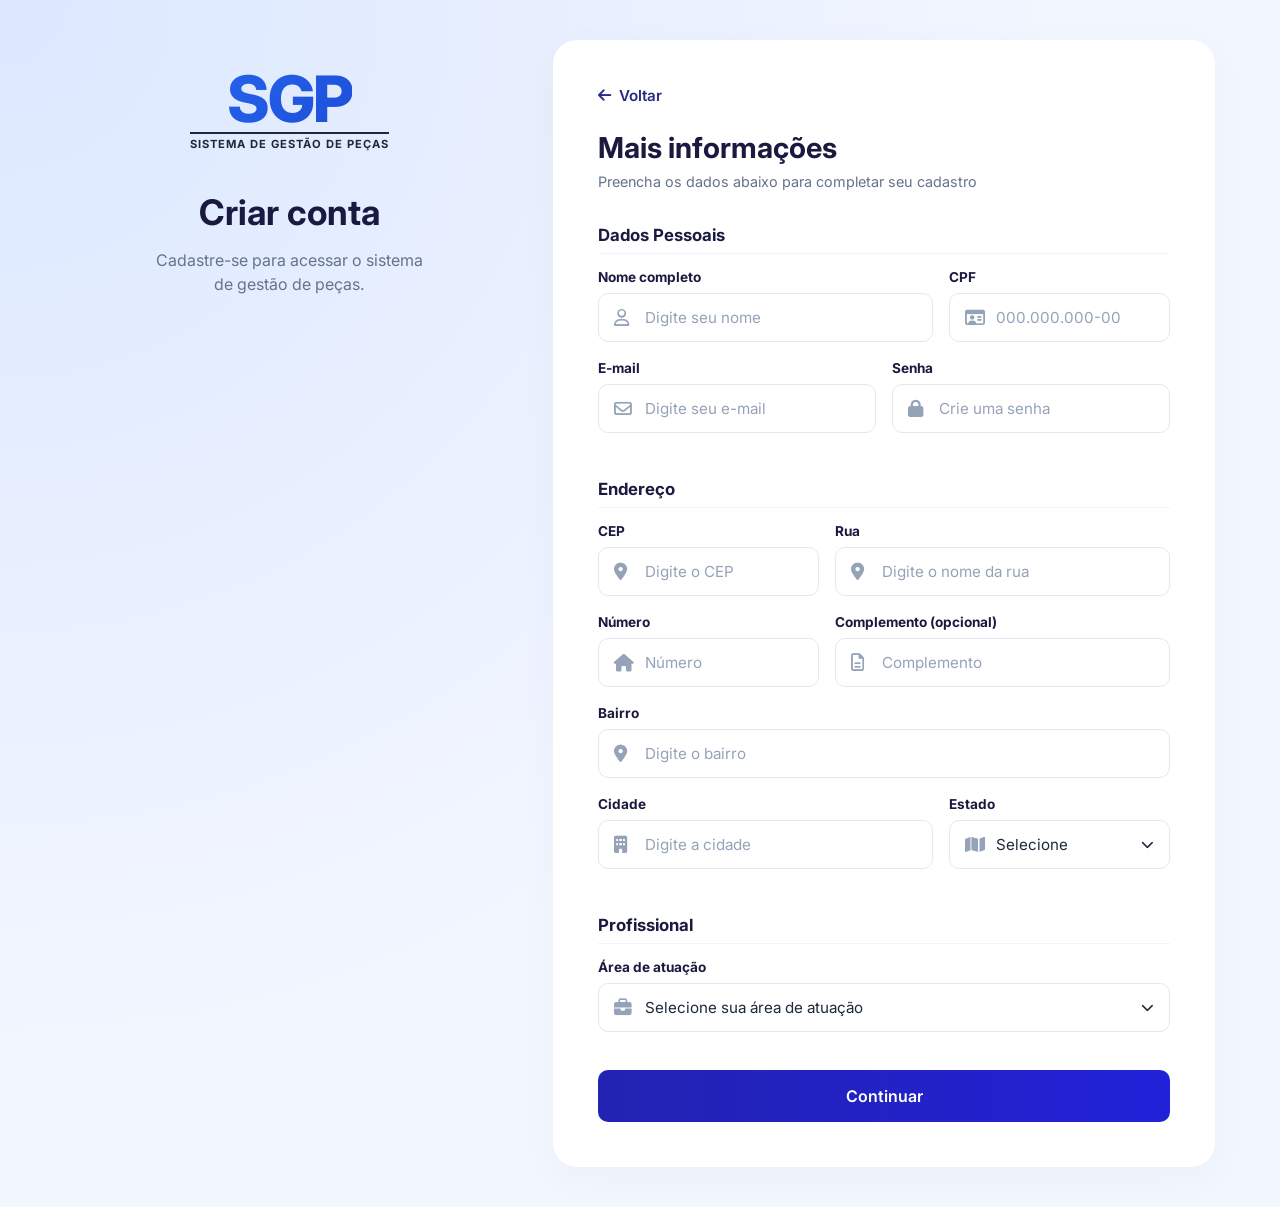
==== src/main/resources/static/cadastrarUsuario.html @ c6be4300 "comiite" ====
<!DOCTYPE html>
<html lang="pt-BR">
<head>
    <meta charset="UTF-8">
    <meta name="viewport" content="width=device-width, initial-scale=1.0">
    <title>SGP - Criar Conta</title>
    <!-- Google Fonts (Inter) -->
    <link rel="preconnect" href="https://fonts.googleapis.com">
    <link rel="preconnect" href="https://fonts.gstatic.com" crossorigin>
    <link href="https://fonts.googleapis.com/css2?family=Inter:wght@400;500;600;700&display=swap" rel="stylesheet">
    <!-- Font Awesome para os Ícones -->
    <link rel="stylesheet" href="https://cdnjs.cloudflare.com/ajax/libs/font-awesome/6.4.0/css/all.min.css">
    <link rel="stylesheet" href="css/cadastrarUsuario.css">
  <script type="text/javascript" src="js/usuario.js"></script>
</head>
<body>

 
    <div class="container">
        
        <!-- Lado Esquerdo: Banner/Logo -->
        <div class="sidebar">
            <div class="logo-container">
                <div class="logo-placeholder">
                    <span class="logo-text-bg">SGP</span>
                </div>
                <p class="logo-subtext">SISTEMA DE GESTÃO DE PEÇAS</p>
            </div>
            <h1 class="sidebar-title">Criar conta</h1>
            <p class="sidebar-desc">Cadastre-se para acessar o sistema de gestão de peças.</p>
        </div>

        <!-- Lado Direito: Formulário -->
        <div class="form-container">
            <a href="#" class="back-link">
                <i class="fa-solid fa-arrow-left"></i> Voltar
            </a>

            <h2 class="form-title">Mais informações</h2>
            <p class="form-subtitle">Preencha os dados abaixo para completar seu cadastro</p>

          <form id="formUsuario">
                <!-- SEÇÃO: Dados Pessoais -->
                <span class="section-title">Dados Pessoais</span>
                
                <!-- Linha: Nome e CPF -->
                <div class="form-row">
                    <div class="form-group size-60">
                        <label for="nome">Nome completo</label>
                        <div class="input-icon-wrapper">
                            <i class="fa-regular fa-user input-icon"></i>
                            <input type="text" id="nome" placeholder="Digite seu nome">
                        </div>
                    </div>
                    <div class="form-group size-40">
                        <label for="cpf">CPF</label>
                        <div class="input-icon-wrapper">
                            <i class="fa-regular fa-id-card input-icon"></i>
                            <input type="text" id="cpf" placeholder="000.000.000-00">
                        </div>
                    </div>
                </div>

                <!-- Linha: E-mail e Senha -->
                <div class="form-row margin-bottom-lg">
                    <div class="form-group size-50">
                        <label for="email">E-mail</label>
                        <div class="input-icon-wrapper">
                            <i class="fa-regular fa-envelope input-icon"></i>
                            <input type="email" id="email" placeholder="Digite seu e-mail">
                        </div>
                    </div>
                    <div class="form-group size-50">
                        <label for="senha">Senha</label>
                        <div class="input-icon-wrapper">
                            <i class="fa-solid fa-lock input-icon"></i>
                            <input type="password" id="senha" placeholder="Crie uma senha">
                        </div>
                    </div>
                </div>

                <!-- SEÇÃO: Endereço Completo -->
                <span class="section-title">Endereço</span>

                <!-- Linha: CEP e Rua -->
                <div class="form-row">
                    <div class="form-group size-40">
                        <label for="cep">CEP</label>
                        <div class="input-icon-wrapper">
                            <i class="fa-solid fa-location-dot input-icon"></i>
                            <input type="text" id="cep" placeholder="Digite o CEP">
                        </div>
                    </div>
                    <div class="form-group size-60">
                        <label for="rua">Rua</label>
                        <div class="input-icon-wrapper">
                            <i class="fa-solid fa-location-dot input-icon"></i>
                            <input type="text" id="rua" placeholder="Digite o nome da rua">
                        </div>
                    </div>
                </div>

                <!-- Linha: Número e Complemento -->
                <div class="form-row">
                    <div class="form-group size-40">
                        <label for="numero">Número</label>
                        <div class="input-icon-wrapper">
                            <i class="fa-solid fa-house input-icon"></i>
                            <input type="text" id="numero" placeholder="Número">
                        </div>
                    </div>
                    <div class="form-group size-60">
                        <label for="complemento">Complemento (opcional)</label>
                        <div class="input-icon-wrapper">
                            <i class="fa-regular fa-file-text input-icon"></i>
                            <input type="text" id="complemento" placeholder="Complemento">
                        </div>
                    </div>
                </div>

                <!-- Linha: Bairro -->
                <div class="form-group">
                    <label for="bairro">Bairro</label>
                    <div class="input-icon-wrapper">
                        <i class="fa-solid fa-location-dot input-icon"></i>
                        <input type="text" id="bairro" placeholder="Digite o bairro">
                    </div>
                </div>

                <!-- Linha: Cidade e Estado -->
                <div class="form-row margin-bottom-lg">
                    <div class="form-group size-60">
                        <label for="cidade">Cidade</label>
                        <div class="input-icon-wrapper">
                            <i class="fa-solid fa-building input-icon"></i>
                            <input type="text" id="cidade" placeholder="Digite a cidade">
                        </div>
                    </div>
                    <div class="form-group size-40">
                        <label for="estado">Estado</label>
                        <div class="input-icon-wrapper select-wrapper">
                            <i class="fa-solid fa-map input-icon"></i>
                            <select id="estado">
                                <option value="" disabled selected>Selecione</option>
                                <option value="SP">São Paulo</option>
                                <option value="MG">Minas Gerais</option>
                                <option value="RJ">Rio de Janeiro</option>
                            </select>
                        </div>
                    </div>
                </div>

                <!-- SEÇÃO: Profissional -->
                <span class="section-title">Profissional</span>

                <!-- Linha: Área de Atuação -->
                <div class="form-group">
                    <label for="atuacao">Área de atuação</label>
                    <div class="input-icon-wrapper select-wrapper">
                        <i class="fa-solid fa-briefcase input-icon"></i>
                        <select id="atuacao">
                            <option value="" disabled selected>Selecione sua área de atuação</option>
                            <option value="mecanica">Mecânica</option>
                            <option value="vendas">Vendas de Peças</option>
                            <option value="logistica">Logística</option>
                        </select>
                    </div>
                </div>

                <button type="submit" class="btn-submit">Continuar</button>
            </form>
        </div>

    </div>

</body>
</html>
---- src/main/resources/static/css/cadastrarUsuario.css ----
/* Reset Geral e Definições de Cores */
* {
    margin: 0;
    padding: 0;
    box-sizing: border-box;
    font-family: 'Inter', sans-serif;
}

body {
    background: radial-gradient(circle at top left, #dce8ff, #f2f6ff 60%);
    min-height: 100vh;
    display: flex;
    justify-content: center;
    align-items: center;
    padding: 40px 20px;
}

/* Container Principal (Split Screen) */
.container {
    display: flex;
    width: 100%;
    max-width: 1150px;
    background-color: transparent;
    align-items: flex-start; /* Alinhado ao topo para lidar bem com scroll se necessário */
    gap: 40px;
}

/* Lado Esquerdo: Identidade Visual */
.sidebar {
    flex: 1;
    display: flex;
    flex-direction: column;
    align-items: center;
    text-align: center;
    padding: 20px;
    position: sticky;
    top: 40px; /* Mantém a logo visível ao rolar a página em telas grandes */
}

/* Simulação da Logomarca */
.logo-container {
    margin-bottom: 40px;
}

.logo-placeholder {
    font-size: 4rem;
    font-weight: 800;
    color: #1e293b;
    letter-spacing: -2px;
    background: linear-gradient(135deg, #2563eb, #1d4ed8);
    -webkit-background-clip: text;
    -webkit-text-fill-color: transparent;
    display: inline-block;
}

.logo-subtext {
    font-size: 0.7rem;
    font-weight: 700;
    color: #1e293b;
    letter-spacing: 1px;
    margin-top: -5px;
    border-top: 2px solid #1e293b;
    padding-top: 3px;
}

.sidebar-title {
    color: #1a1a40;
    font-size: 2.2rem;
    font-weight: 700;
    margin-bottom: 15px;
}

.sidebar-desc {
    color: #64748b;
    font-size: 1rem;
    max-width: 280px;
    line-height: 1.5;
}

/* Lado Direito: O Card do Formulário */
.form-container {
    flex: 1.4;
    background-color: #ffffff;
    border-radius: 24px;
    padding: 45px;
    box-shadow: 0px 10px 40px rgba(0, 0, 0, 0.03);
}

/* Link Voltar */
.back-link {
    display: inline-flex;
    align-items: center;
    gap: 8px;
    color: #2b2b85;
    text-decoration: none;
    font-weight: 600;
    font-size: 0.95rem;
    margin-bottom: 25px;
    transition: transform 0.2s;
}

.back-link:hover {
    transform: translateX(-3px);
}

/* Títulos do Formulário */
.form-title {
    color: #1a1a40;
    font-size: 1.8rem;
    font-weight: 700;
    margin-bottom: 8px;
}

.form-subtitle {
    color: #64748b;
    font-size: 0.9rem;
    margin-bottom: 35px;
}

.section-title {
    display: block;
    color: #1a1a40;
    font-weight: 700;
    font-size: 1.05rem;
    margin-bottom: 15px;
    border-bottom: 1px solid #f1f5f9;
    padding-bottom: 8px;
}

/* Layout das Linhas e Inputs */
.form-row {
    display: flex;
    gap: 16px;
    width: 100%;
}

.form-group {
    display: flex;
    flex-direction: column;
    margin-bottom: 18px;
    width: 100%;
}

/* Modificadores de espaçamento entre blocos visualmente distintos */
.margin-bottom-lg {
    margin-bottom: 28px;
}

/* Proporções baseadas no padrão da imagem original */
.size-40 { flex: 0 0 calc(40% - 8px); }
.size-50 { flex: 0 0 calc(50% - 8px); }
.size-60 { flex: 0 0 calc(60% - 8px); }

.form-group label {
    color: #1a1a40;
    font-size: 0.85rem;
    font-weight: 700;
    margin-bottom: 8px;
}

/* Wrapper para alinhar ícone interno e o input */
.input-icon-wrapper {
    position: relative;
    display: flex;
    align-items: center;
}

.input-icon {
    position: absolute;
    left: 16px;
    color: #94a3b8;
    font-size: 1.1rem;
    pointer-events: none;
}

.input-icon-wrapper input,
.input-icon-wrapper select {
    width: 100%;
    padding: 14px 16px 14px 46px;
    border: 1px solid #e2e8f0;
    border-radius: 10px;
    background-color: #ffffff;
    color: #1e293b;
    font-size: 0.95rem;
    outline: none;
    transition: border-color 0.2s, box-shadow 0.2s;
}

.input-icon-wrapper input::placeholder {
    color: #94a3b8;
}

.input-icon-wrapper input:focus,
.input-icon-wrapper select:focus {
    border-color: #2b2b85;
    box-shadow: 0 0 0 3px rgba(43, 43, 133, 0.1);
}

/* Customização dos Elementos <select> (Setas) */
.select-wrapper::after {
    content: '\f078';
    font-family: 'Font Awesome 6 Free';
    font-weight: 900;
    position: absolute;
    right: 16px;
    color: #1e293b;
    font-size: 0.8rem;
    pointer-events: none;
}

.input-icon-wrapper select {
    appearance: none;
    cursor: pointer;
}

/* Botão Continuar */
.btn-submit {
    width: 100%;
    background: linear-gradient(90deg, #2323b2, #2121d9);
    color: white;
    border: none;
    border-radius: 10px;
    padding: 16px;
    font-size: 1rem;
    font-weight: 600;
    cursor: pointer;
    margin-top: 20px;
    transition: background 0.2s, opacity 0.2s;
}

.btn-submit:hover {
    opacity: 0.95;
}

/* Responsividade Básica (Mobile) */
@media (max-width: 850px) {
    .container {
        flex-direction: column;
        gap: 20px;
        align-items: center;
    }
    
    .sidebar {
        position: relative;
        top: 0;
        padding: 10px 0;
    }

    .form-container {
        padding: 30px 20px;
        width: 100%;
    }

    .form-row {
        flex-direction: column;
        gap: 0;
    }

    .size-40, .size-50, .size-60 {
        flex: 1 1 100%;
    }
}
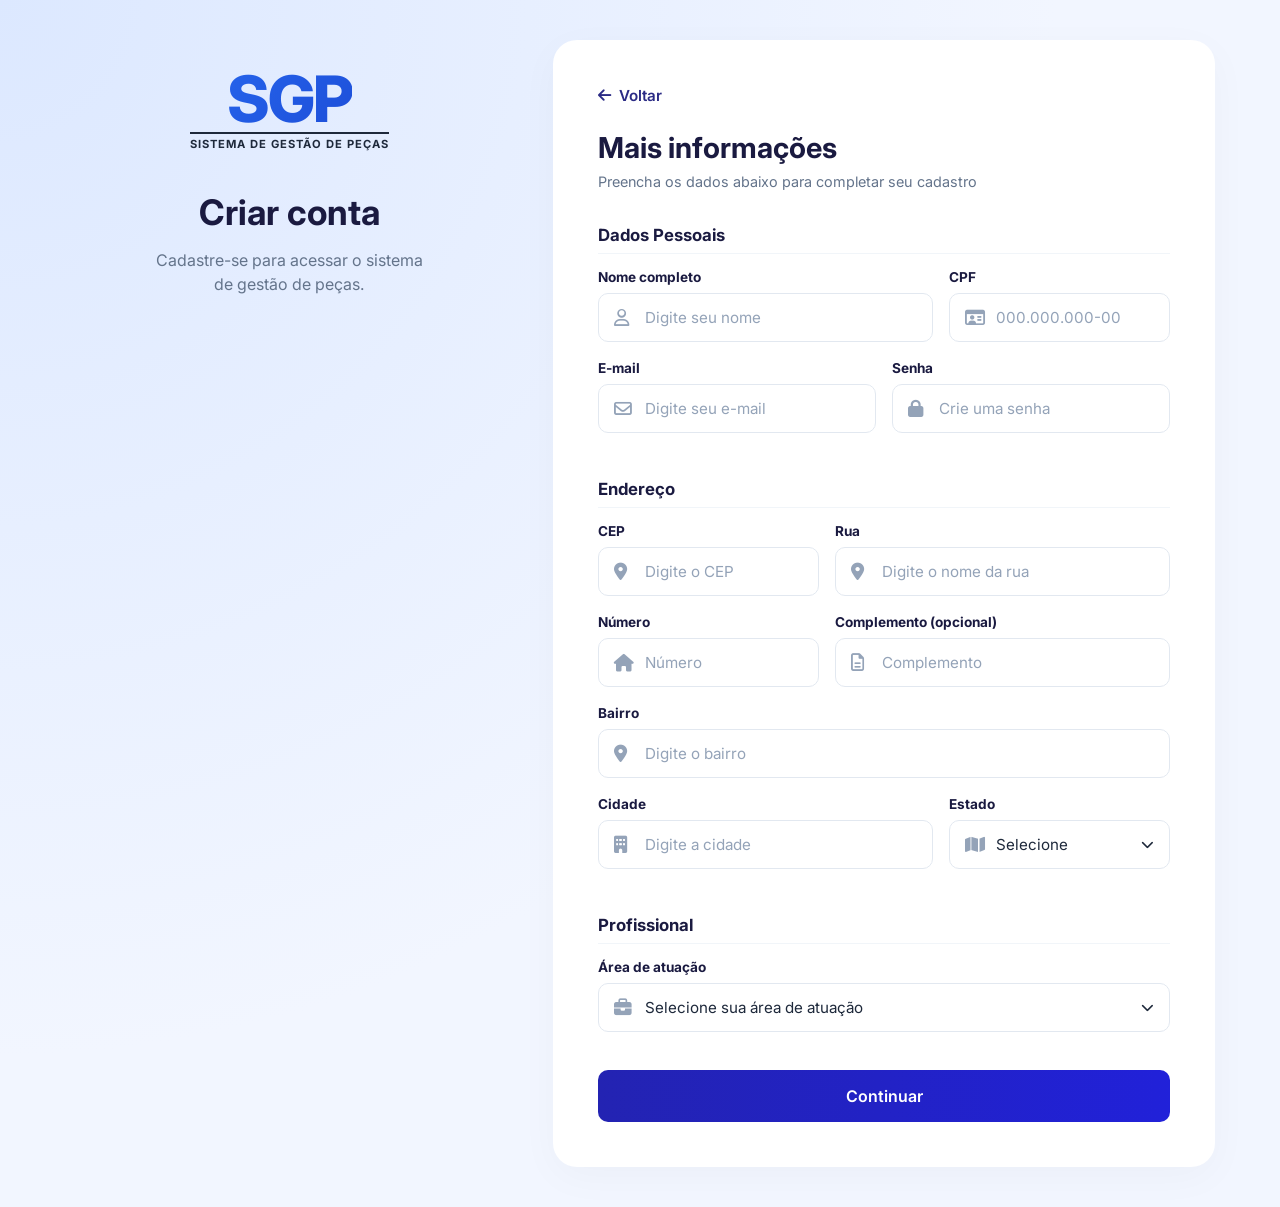
==== commit c7fc4765: "commit Cadastrar" ====
--- a/src/main/resources/static/cadastrarUsuario.html
+++ b/src/main/resources/static/cadastrarUsuario.html
@@ -167,7 +167,7 @@
                     </div>
                 </div>
 
-                <button type="submit" class="btn-submit">Continuar</button>
+                <button type="button" class="btn-submit" onclick="salvarUsuario();">Continuar</button>
             </form>
         </div>
 
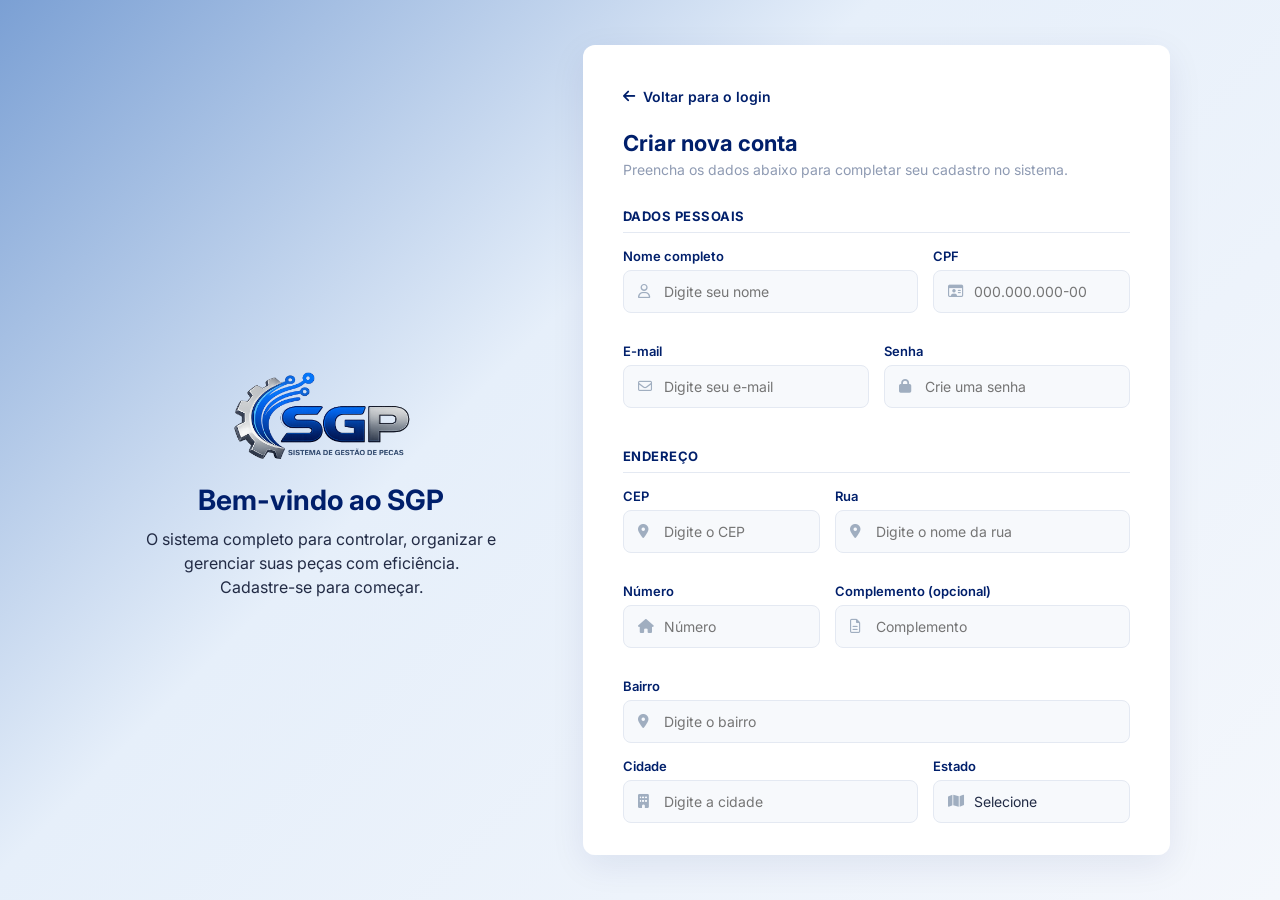
==== commit 442ac743: "message" ====
--- a/src/main/resources/static/cadastrarUsuario.html
+++ b/src/main/resources/static/cadastrarUsuario.html
@@ -4,46 +4,35 @@
     <meta charset="UTF-8">
     <meta name="viewport" content="width=device-width, initial-scale=1.0">
     <title>SGP - Criar Conta</title>
-    <!-- Google Fonts (Inter) -->
     <link rel="preconnect" href="https://fonts.googleapis.com">
     <link rel="preconnect" href="https://fonts.gstatic.com" crossorigin>
     <link href="https://fonts.googleapis.com/css2?family=Inter:wght@400;500;600;700&display=swap" rel="stylesheet">
-    <!-- Font Awesome para os Ícones -->
     <link rel="stylesheet" href="https://cdnjs.cloudflare.com/ajax/libs/font-awesome/6.4.0/css/all.min.css">
     <link rel="stylesheet" href="css/cadastrarUsuario.css">
-  <script type="text/javascript" src="js/usuario.js"></script>
+    <script type="text/javascript" src="js/usuario.js" defer></script>
 </head>
 <body>
 
- 
-    <div class="container">
+    <div class="auth-container">
         
-        <!-- Lado Esquerdo: Banner/Logo -->
-        <div class="sidebar">
-            <div class="logo-container">
-                <div class="logo-placeholder">
-                    <span class="logo-text-bg">SGP</span>
-                </div>
-                <p class="logo-subtext">SISTEMA DE GESTÃO DE PEÇAS</p>
-            </div>
-            <h1 class="sidebar-title">Criar conta</h1>
-            <p class="sidebar-desc">Cadastre-se para acessar o sistema de gestão de peças.</p>
+        <div class="auth-sidebar">
+            <img src="img/logo.png" alt="SGP - Sistema de Gestão de Peças" class="logo-sgp">
+            
+            <h1 class="sidebar-title">Bem-vindo ao SGP</h1>
+            <p class="sidebar-desc">O sistema completo para controlar, organizar e gerenciar suas peças com eficiência. Cadastre-se para começar.</p>
         </div>
 
-        <!-- Lado Direito: Formulário -->
-        <div class="form-container">
-            <a href="#" class="back-link">
-                <i class="fa-solid fa-arrow-left"></i> Voltar
+        <div class="auth-form-card">
+            <a href="login.html" class="back-link">
+                <i class="fa-solid fa-arrow-left"></i> Voltar para o login
             </a>
 
-            <h2 class="form-title">Mais informações</h2>
-            <p class="form-subtitle">Preencha os dados abaixo para completar seu cadastro</p>
+            <h2 class="form-title">Criar nova conta</h2>
+            <p class="form-subtitle">Preencha os dados abaixo para completar seu cadastro no sistema.</p>
 
-          <form id="formUsuario">
-                <!-- SEÇÃO: Dados Pessoais -->
+            <form id="formUsuario">
                 <span class="section-title">Dados Pessoais</span>
                 
-                <!-- Linha: Nome e CPF -->
                 <div class="form-row">
                     <div class="form-group size-60">
                         <label for="nome">Nome completo</label>
@@ -61,7 +50,6 @@
                     </div>
                 </div>
 
-                <!-- Linha: E-mail e Senha -->
                 <div class="form-row margin-bottom-lg">
                     <div class="form-group size-50">
                         <label for="email">E-mail</label>
@@ -79,10 +67,8 @@
                     </div>
                 </div>
 
-                <!-- SEÇÃO: Endereço Completo -->
                 <span class="section-title">Endereço</span>
 
-                <!-- Linha: CEP e Rua -->
                 <div class="form-row">
                     <div class="form-group size-40">
                         <label for="cep">CEP</label>
@@ -100,7 +86,6 @@
                     </div>
                 </div>
 
-                <!-- Linha: Número e Complemento -->
                 <div class="form-row">
                     <div class="form-group size-40">
                         <label for="numero">Número</label>
@@ -118,7 +103,6 @@
                     </div>
                 </div>
 
-                <!-- Linha: Bairro -->
                 <div class="form-group">
                     <label for="bairro">Bairro</label>
                     <div class="input-icon-wrapper">
@@ -127,7 +111,6 @@
                     </div>
                 </div>
 
-                <!-- Linha: Cidade e Estado -->
                 <div class="form-row margin-bottom-lg">
                     <div class="form-group size-60">
                         <label for="cidade">Cidade</label>
@@ -150,10 +133,8 @@
                     </div>
                 </div>
 
-                <!-- SEÇÃO: Profissional -->
                 <span class="section-title">Profissional</span>
 
-                <!-- Linha: Área de Atuação -->
                 <div class="form-group">
                     <label for="atuacao">Área de atuação</label>
                     <div class="input-icon-wrapper select-wrapper">
@@ -167,7 +148,7 @@
                     </div>
                 </div>
 
-                <button type="button" class="btn-submit" onclick="salvarUsuario();">Continuar</button>
+                <button onclick="salvarUsuario()" type="button" class="btn-submit">Criar Conta</button>
             </form>
         </div>
 
--- a/src/main/resources/static/css/cadastrarUsuario.css
+++ b/src/main/resources/static/css/cadastrarUsuario.css
@@ -1,164 +1,176 @@
-/* Reset Geral e Definições de Cores */
+/* =========================================
+   BASE & RESET
+   ========================================= */
 * {
     margin: 0;
     padding: 0;
     box-sizing: border-box;
-    font-family: 'Inter', sans-serif;
+    font-family: 'Inter', Arial, sans-serif;
+}
+
+:root {
+    --primary-color: #001f6b;
+    --secondary-color: #003b8f;
+    --accent-color: #1a4cd2;
+    --text-dark: #222b45;
+    --text-muted: #8f9bb3;
+    --border-color: #e4e9f2;
+    --bg-input: #f7f9fc;
 }
 
 body {
-    background: radial-gradient(circle at top left, #dce8ff, #f2f6ff 60%);
+    /* Gradiente suave azul/branco idêntico ao do Login */
+    background: linear-gradient(135deg, #7ba0d4 0%, #e6effa 40%, #f4f7fc 100%);
     min-height: 100vh;
     display: flex;
+    align-items: center;
     justify-content: center;
-    align-items: center;
-    padding: 40px 20px;
-}
-
-/* Container Principal (Split Screen) */
-.container {
-    display: flex;
-    width: 100%;
-    max-width: 1150px;
-    background-color: transparent;
-    align-items: flex-start; /* Alinhado ao topo para lidar bem com scroll se necessário */
-    gap: 40px;
-}
-
-/* Lado Esquerdo: Identidade Visual */
-.sidebar {
+    color: var(--text-dark);
+}
+
+/* =========================================
+   LAYOUT PRINCIPAL
+   ========================================= */
+.auth-container {
+    display: flex;
+    width: 100%;
+    max-width: 1100px;
+    align-items: center;
+    justify-content: space-between;
+    padding: 20px;
+    gap: 50px;
+}
+
+/* Lado Esquerdo (Logo e Texto) */
+.auth-sidebar {
     flex: 1;
     display: flex;
     flex-direction: column;
     align-items: center;
     text-align: center;
-    padding: 20px;
-    position: sticky;
-    top: 40px; /* Mantém a logo visível ao rolar a página em telas grandes */
-}
-
-/* Simulação da Logomarca */
-.logo-container {
-    margin-bottom: 40px;
-}
-
-.logo-placeholder {
-    font-size: 4rem;
-    font-weight: 800;
-    color: #1e293b;
-    letter-spacing: -2px;
-    background: linear-gradient(135deg, #2563eb, #1d4ed8);
-    -webkit-background-clip: text;
-    -webkit-text-fill-color: transparent;
-    display: inline-block;
-}
-
-.logo-subtext {
-    font-size: 0.7rem;
+}
+
+.logo-sgp {
+    width: 100%;
+    max-width: 650px;
+    height: auto;
+    margin-bottom: -100px;
+}
+
+.sidebar-title {
+    color: var(--primary-color);
+    font-size: 28px;
     font-weight: 700;
-    color: #1e293b;
-    letter-spacing: 1px;
-    margin-top: -5px;
-    border-top: 2px solid #1e293b;
-    padding-top: 3px;
-}
-
-.sidebar-title {
-    color: #1a1a40;
-    font-size: 2.2rem;
-    font-weight: 700;
-    margin-bottom: 15px;
+    margin-bottom: 10px;
 }
 
 .sidebar-desc {
-    color: #64748b;
-    font-size: 1rem;
-    max-width: 280px;
+    color: var(--text-dark);
+    font-size: 16px;
     line-height: 1.5;
-}
-
-/* Lado Direito: O Card do Formulário */
-.form-container {
-    flex: 1.4;
-    background-color: #ffffff;
-    border-radius: 24px;
-    padding: 45px;
-    box-shadow: 0px 10px 40px rgba(0, 0, 0, 0.03);
-}
-
-/* Link Voltar */
+    max-width: 350px;
+}
+
+/* =========================================
+   CARTÃO DO FORMULÁRIO (Lado Direito)
+   ========================================= */
+.auth-form-card {
+    flex: 1.2;
+    background: #ffffff;
+    padding: 40px;
+    border-radius: 12px;
+    box-shadow: 0 10px 35px rgba(0, 31, 107, 0.08);
+    /* Controle de altura para formulários grandes */
+    max-height: 90vh;
+    overflow-y: auto;
+}
+
+/* Estilizando a barra de rolagem do cartão */
+.auth-form-card::-webkit-scrollbar {
+    width: 8px;
+}
+.auth-form-card::-webkit-scrollbar-track {
+    background: #f1f1f1; 
+    border-radius: 10px;
+}
+.auth-form-card::-webkit-scrollbar-thumb {
+    background: #c9d4e5; 
+    border-radius: 10px;
+}
+
+/* Cabeçalho do Formulário */
 .back-link {
     display: inline-flex;
     align-items: center;
     gap: 8px;
-    color: #2b2b85;
+    color: var(--primary-color);
     text-decoration: none;
+    font-size: 14px;
     font-weight: 600;
-    font-size: 0.95rem;
     margin-bottom: 25px;
-    transition: transform 0.2s;
+    transition: color 0.2s;
 }
 
 .back-link:hover {
-    transform: translateX(-3px);
-}
-
-/* Títulos do Formulário */
+    color: var(--accent-color);
+}
+
 .form-title {
-    color: #1a1a40;
-    font-size: 1.8rem;
-    font-weight: 700;
-    margin-bottom: 8px;
+    color: var(--primary-color);
+    font-size: 22px;
+    margin-bottom: 5px;
 }
 
 .form-subtitle {
-    color: #64748b;
-    font-size: 0.9rem;
-    margin-bottom: 35px;
+    color: var(--text-muted);
+    font-size: 14px;
+    margin-bottom: 30px;
 }
 
 .section-title {
     display: block;
-    color: #1a1a40;
+    color: var(--primary-color);
+    font-size: 13px;
     font-weight: 700;
-    font-size: 1.05rem;
+    text-transform: uppercase;
+    letter-spacing: 0.5px;
+    margin-top: 25px;
     margin-bottom: 15px;
-    border-bottom: 1px solid #f1f5f9;
+    border-bottom: 1px solid var(--border-color);
     padding-bottom: 8px;
 }
 
-/* Layout das Linhas e Inputs */
+/* =========================================
+   ELEMENTOS DO FORMULÁRIO
+   ========================================= */
 .form-row {
     display: flex;
-    gap: 16px;
-    width: 100%;
+    gap: 15px;
+    margin-bottom: 15px;
 }
 
 .form-group {
     display: flex;
     flex-direction: column;
-    margin-bottom: 18px;
-    width: 100%;
-}
-
-/* Modificadores de espaçamento entre blocos visualmente distintos */
+    margin-bottom: 15px;
+    width: 100%;
+}
+
 .margin-bottom-lg {
-    margin-bottom: 28px;
-}
-
-/* Proporções baseadas no padrão da imagem original */
-.size-40 { flex: 0 0 calc(40% - 8px); }
-.size-50 { flex: 0 0 calc(50% - 8px); }
-.size-60 { flex: 0 0 calc(60% - 8px); }
-
-.form-group label {
-    color: #1a1a40;
-    font-size: 0.85rem;
-    font-weight: 700;
-    margin-bottom: 8px;
-}
-
-/* Wrapper para alinhar ícone interno e o input */
+    margin-bottom: 5px;
+}
+
+.size-40 { width: 40%; }
+.size-50 { width: 50%; }
+.size-60 { width: 60%; }
+
+label {
+    font-size: 13px;
+    font-weight: 600;
+    color: var(--primary-color);
+    margin-bottom: 6px;
+}
+
 .input-icon-wrapper {
     position: relative;
     display: flex;
@@ -167,96 +179,79 @@
 
 .input-icon {
     position: absolute;
-    left: 16px;
-    color: #94a3b8;
-    font-size: 1.1rem;
-    pointer-events: none;
-}
-
-.input-icon-wrapper input,
-.input-icon-wrapper select {
-    width: 100%;
-    padding: 14px 16px 14px 46px;
-    border: 1px solid #e2e8f0;
-    border-radius: 10px;
-    background-color: #ffffff;
-    color: #1e293b;
-    font-size: 0.95rem;
+    left: 15px;
+    color: #a0aec0;
+    font-size: 14px;
+}
+
+input, select {
+    width: 100%;
+    padding: 12px 15px 12px 40px;
+    border: 1px solid var(--border-color);
+    border-radius: 8px;
+    background-color: var(--bg-input);
+    font-size: 14px;
+    color: var(--text-dark);
     outline: none;
-    transition: border-color 0.2s, box-shadow 0.2s;
-}
-
-.input-icon-wrapper input::placeholder {
-    color: #94a3b8;
-}
-
-.input-icon-wrapper input:focus,
-.input-icon-wrapper select:focus {
-    border-color: #2b2b85;
-    box-shadow: 0 0 0 3px rgba(43, 43, 133, 0.1);
-}
-
-/* Customização dos Elementos <select> (Setas) */
-.select-wrapper::after {
-    content: '\f078';
-    font-family: 'Font Awesome 6 Free';
-    font-weight: 900;
-    position: absolute;
-    right: 16px;
-    color: #1e293b;
-    font-size: 0.8rem;
-    pointer-events: none;
-}
-
-.input-icon-wrapper select {
+    transition: all 0.2s ease;
+}
+
+input:focus, select:focus {
+    border-color: var(--accent-color);
+    background-color: #fff;
+    box-shadow: 0 0 0 3px rgba(26, 76, 210, 0.1);
+}
+
+select {
     appearance: none;
     cursor: pointer;
 }
 
-/* Botão Continuar */
 .btn-submit {
     width: 100%;
-    background: linear-gradient(90deg, #2323b2, #2121d9);
+    padding: 14px;
+    background-color: var(--accent-color);
     color: white;
     border: none;
-    border-radius: 10px;
-    padding: 16px;
-    font-size: 1rem;
+    border-radius: 8px;
+    font-size: 16px;
     font-weight: 600;
     cursor: pointer;
     margin-top: 20px;
-    transition: background 0.2s, opacity 0.2s;
+    transition: background-color 0.2s ease;
 }
 
 .btn-submit:hover {
-    opacity: 0.95;
-}
-
-/* Responsividade Básica (Mobile) */
-@media (max-width: 850px) {
-    .container {
+    background-color: var(--primary-color);
+}
+
+/* =========================================
+   RESPONSIVIDADE
+   ========================================= */
+@media (max-width: 900px) {
+    .auth-container {
         flex-direction: column;
-        gap: 20px;
-        align-items: center;
-    }
-    
-    .sidebar {
-        position: relative;
-        top: 0;
-        padding: 10px 0;
-    }
-
-    .form-container {
-        padding: 30px 20px;
+        gap: 30px;
+    }
+    .auth-sidebar {
+        margin-top: 20px;
+    }
+    .auth-form-card {
         width: 100%;
-    }
-
+        max-height: none;
+        overflow-y: visible;
+    }
+}
+
+@media (max-width: 600px) {
     .form-row {
         flex-direction: column;
         gap: 0;
     }
-
     .size-40, .size-50, .size-60 {
-        flex: 1 1 100%;
+        width: 100%;
+    }
+    .auth-form-card {
+        padding: 25px;
     }
 }
